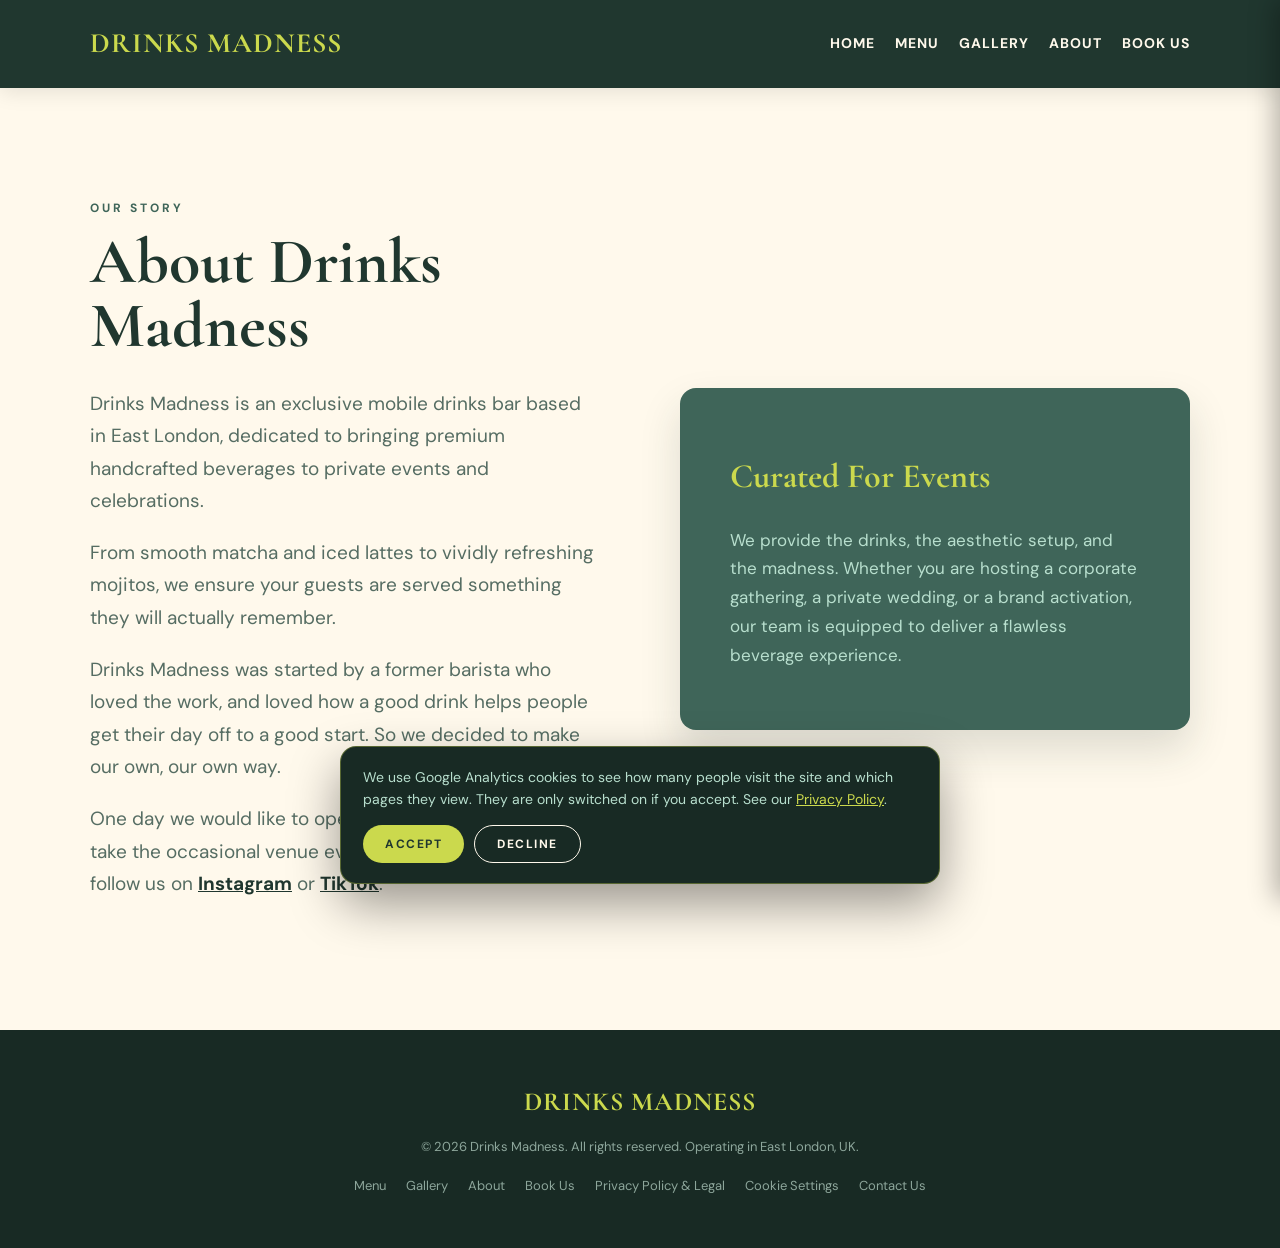
==== about/index.html @ 8d7684ca "Rename 4-about-page.html to about/index.html" ====
<!DOCTYPE html>
<html lang="en">
<head>
<meta charset="UTF-8">
<title>About Drinks Madness | East London Mobile Drinks Bar</title>
<meta name="description" content="Drinks Madness was started by a former barista in East London. Meet the mobile drinks bar serving matcha, iced lattes and mojitos at events.">
<link rel="canonical" href="https://www.drinksmadness.com/about/">
<meta property="og:type" content="website">
<meta property="og:site_name" content="Drinks Madness">
<meta property="og:title" content="About Drinks Madness | East London Mobile Drinks Bar">
<meta property="og:description" content="Drinks Madness was started by a former barista in East London. Meet the mobile drinks bar serving matcha, iced lattes and mojitos at events.">
<meta property="og:url" content="https://www.drinksmadness.com/about/">
<meta property="og:image" content="https://www.drinksmadness.com/favicon.png.jpg">
<meta name="twitter:card" content="summary">
<meta name="viewport" content="width=device-width, initial-scale=1.0">
<meta name="robots" content="index,follow,max-image-preview:large">
<meta name="referrer" content="strict-origin-when-cross-origin">
<meta name="theme-color" content="#20372f">
<link rel="icon" type="image/jpeg" href="/favicon.png.jpg">
<link rel="apple-touch-icon" href="/favicon.png.jpg">
<link rel="preconnect" href="https://fonts.googleapis.com">
<link rel="preconnect" href="https://fonts.gstatic.com" crossorigin>
<link href="https://fonts.googleapis.com/css2?family=Cormorant+Garamond:ital,wght@0,400;0,600;0,700;1,400;1,600&family=DM+Sans:ital,opsz,wght@0,9..40,400;0,9..40,500;0,9..40,700;1,9..40,400&display=swap" rel="stylesheet">
<script type="application/ld+json">
{"@context": "https://schema.org", "@graph": [{"@type": "FoodEstablishment", "@id": "https://www.drinksmadness.com/#business", "name": "Drinks Madness", "description": "Mobile drinks bar based in East London serving matcha, iced lattes and mojitos at weddings, corporate events and celebrations.", "url": "https://www.drinksmadness.com/", "telephone": "+447442453031", "email": "info@drinksmadness.com", "image": "https://www.drinksmadness.com/favicon.png.jpg", "logo": "https://www.drinksmadness.com/favicon.png.jpg", "priceRange": "£3.50-£5.00", "servesCuisine": ["Matcha", "Coffee", "Mojitos"], "address": {"@type": "PostalAddress", "addressLocality": "East London", "addressCountry": "GB"}, "areaServed": [{"@type": "AdministrativeArea", "name": "East London"}, {"@type": "AdministrativeArea", "name": "Tower Hamlets"}, {"@type": "AdministrativeArea", "name": "Hackney"}, {"@type": "AdministrativeArea", "name": "Newham"}], "sameAs": ["https://www.instagram.com/drinksmadness/", "https://www.tiktok.com/@officialdrinksmadness"]}, {"@type": "BreadcrumbList", "itemListElement": [{"@type": "ListItem", "position": 1, "name": "Home", "item": "https://www.drinksmadness.com/"}, {"@type": "ListItem", "position": 2, "name": "About", "item": "https://www.drinksmadness.com/about/"}]}]}
</script>
<link rel="stylesheet" href="/styles.css">
</head>
<body>
<a class="skip" href="#main-content">Skip to main content</a>
<header class="header">
    <div class="container header-inner">
        <a class="logo" href="/" aria-label="Drinks Madness home">DRINKS MADNESS</a>
        <nav class="desktop-nav">
            <a class="nav-btn" href="/">Home</a>
            <a class="nav-btn" href="/menu/">Menu</a>
            <a class="nav-btn" href="/gallery/">Gallery</a>
            <a class="nav-btn" href="/about/">About</a>
            <a class="nav-btn" href="/book/">Book Us</a>
        </nav>
        <button class="hamburger" onclick="openMenu()" aria-label="Open Menu"><span></span><span></span><span></span></button>
    </div>
</header>

<div class="side-menu-overlay" id="sideMenuOverlay" onclick="closeMenu()"></div>

<div class="side-menu" id="sideMenu">
    <button class="close-menu" onclick="closeMenu()" aria-label="Close Menu">&times;</button>
    <nav class="mobile-nav">
        <a class="nav-btn" href="/">Home</a>
        <a class="nav-btn" href="/menu/">Menu</a>
        <a class="nav-btn" href="/gallery/">Gallery</a>
        <a class="nav-btn" href="/about/">About</a>
        <a class="nav-btn" href="/book/">Book Us</a>
        <a class="nav-btn" href="/privacy/" style="color:#b8dfce;font-size:14px;margin-top:10px;">Privacy &amp; Legal</a>
    </nav>
</div>
<main id="main-content" tabindex="-1">

    <div id="page-about" class="page-section active">
        <section class="section about">
            <div class="container about-grid">
                <div class="about-text">
                    <div class="section-heading" style="text-align:left;margin-bottom:30px;">
                        <div class="small">OUR STORY</div>
                        <h1>About Drinks Madness</h1>
                    </div>
                    <p>Drinks Madness is an exclusive mobile drinks bar based in East London, dedicated to bringing premium handcrafted beverages to private events and celebrations.</p>
                    <p>From smooth matcha and iced lattes to vividly refreshing mojitos, we ensure your guests are served something they will actually remember.</p>
                    <p>Drinks Madness was started by a former barista who loved the work, and loved how a good drink helps people get their day off to a good start. So we decided to make our own, our own way.</p>
                    <p>One day we would like to open a shop, and we will still take the occasional venue event. For our latest events, follow us on <a href="https://www.instagram.com/drinksmadness/" target="_blank" rel="noopener noreferrer" style="color:#20372f;font-weight:700;text-decoration:underline">Instagram</a> or <a href="https://www.tiktok.com/@officialdrinksmadness" target="_blank" rel="noopener noreferrer" style="color:#20372f;font-weight:700;text-decoration:underline">TikTok</a>.</p>
                </div>
                <div class="about-box">
                    <h3 style="font-family:'Cormorant Garamond',serif;">Curated For Events</h3>
                    <p>We provide the drinks, the aesthetic setup, and the madness. Whether you are hosting a corporate gathering, a private wedding, or a brand activation, our team is equipped to deliver a flawless beverage experience.</p>
                </div>
            </div>
        </section>
    </div>


</main>

<footer class="footer">
    <div class="container footer-inner">
        <div class="footer-logo logo">DRINKS MADNESS</div>
        <p>© 2026 Drinks Madness. All rights reserved. Operating in East London, UK.</p>
        <div class="footer-links">
            <a href="/menu/">Menu</a>
            <a href="/gallery/">Gallery</a>
            <a href="/about/">About</a>
            <a href="/book/">Book Us</a>
            <a href="/privacy/">Privacy Policy &amp; Legal</a>
            <a href="#" onclick="openCookieBanner(); return false;">Cookie Settings</a>
            <a href="mailto:info@drinksmadness.com" target="_blank" rel="noopener noreferrer">Contact Us</a>
        </div>
    </div>
</footer>

<div class="cookie-banner" id="cookieBanner" role="dialog" aria-label="Cookie consent" hidden>
    <p>We use Google Analytics cookies to see how many people visit the site and which pages they view. They are only switched on if you accept. See our <a href="/privacy/">Privacy Policy</a>.</p>
    <div class="cookie-actions">
        <button type="button" class="button button-primary" onclick="setCookieConsent('granted')">ACCEPT</button>
        <button type="button" class="button button-secondary" style="color:#fff9ec;border-color:#fff9ec" onclick="setCookieConsent('denied')">DECLINE</button>
    </div>
</div>
<div class="mobile-bar"><a class="button button-primary" href="/book/" data-track="bar_quote">Request a quote</a><a class="button button-secondary" href="https://wa.me/447442453031" target="_blank" rel="noopener noreferrer" data-track="bar_whatsapp">WhatsApp</a></div>

<script src="/app.js" defer></script>
</body>
</html>
---- styles.css ----
*{box-sizing:border-box;margin:0;padding:0}
html{--tint:#1a3328;scroll-behavior:smooth;background:#20372f}
body{font-family:'DM Sans',sans-serif;background:#fff9ec;color:#20372f;line-height:1.7;width:100%;overflow-x:clip;-webkit-font-smoothing:antialiased;-moz-osx-font-smoothing:grayscale}
h1,h2,h3,.logo{font-family:'Cormorant Garamond',serif;font-weight:700}
*:focus-visible{outline:3px solid #cbd94d;outline-offset:3px;border-radius:4px}
a{text-decoration:none;color:inherit}
button{font-family:inherit}
img{max-width:100%}
.container{width:90%;max-width:1100px;margin:0 auto}

/* HEADER & NAV */
.header{background:#20372f;transition:background-color .9s ease,box-shadow .9s ease;padding:20px 0;position:-webkit-sticky;position:sticky;top:0;z-index:9999;box-shadow:0 4px 20px rgba(0,0,0,.1)}
.header-inner{display:flex;justify-content:space-between;align-items:center;flex-wrap:wrap;gap:15px}
.logo{color:#cbd94d;font-size:28px;letter-spacing:1px;cursor:pointer}
.desktop-nav{display:flex;gap:20px;align-items:center;flex-wrap:wrap}
.nav-btn{background:none;border:none;color:#fff9ec;font-size:14px;font-weight:700;text-transform:uppercase;cursor:pointer;letter-spacing:1px;transition:color .3s ease;padding:5px 0}
.nav-btn.active,.nav-btn:hover{color:#cbd94d}
.hamburger{display:none;flex-direction:column;justify-content:space-between;width:30px;height:20px;background:transparent;border:none;cursor:pointer;padding:0;z-index:10001}
.hamburger span{width:100%;height:2px;background:#cbd94d}
.side-menu-overlay{position:fixed;inset:0;background:rgba(0,0,0,.6);z-index:10000;opacity:0;visibility:hidden;transition:all .3s ease;backdrop-filter:blur(3px)}
.side-menu-overlay.active{opacity:1;visibility:visible}
.side-menu{position:fixed;top:0;right:0;width:280px;height:100vh;background:#182a24;z-index:10001;transform:translateX(100%);transition:transform .4s cubic-bezier(.16,1,.3,1);padding:60px 30px;display:flex;flex-direction:column;box-shadow:-5px 0 25px rgba(0,0,0,.3)}
.side-menu.active{transform:translateX(0)}
.close-menu{position:absolute;top:20px;right:25px;background:none;border:none;color:#fff9ec;font-size:36px;cursor:pointer;transition:color .3s ease;line-height:1}
.close-menu:hover{color:#cbd94d}
.mobile-nav{display:flex;flex-direction:column;gap:25px;margin-top:30px}
.mobile-nav .nav-btn{font-size:18px;text-align:left;width:100%}

/* PAGES */
.page-section{display:none;animation:fadeIn .4s ease-in-out}
.page-section.active{display:block}
@keyframes fadeIn{from{opacity:0}to{opacity:1}}

/* HERO */
.hero{background:radial-gradient(circle at 90% 20%,#3f6559 0%,transparent 40%),radial-gradient(circle at 10% 80%,#2a473d 0%,transparent 40%),#20372f;padding:100px 0 110px;overflow:hidden}
.hero-content{display:grid;grid-template-columns:1fr 1fr;align-items:center;gap:70px}
.hero-text,.hero-image,.featured-image,.featured-text,.about-text{min-width:0}
.hero-text h1{font-size:clamp(54px,7vw,88px);line-height:.95;color:#fff9ec;margin-bottom:25px}
.hero-text h1 span{color:#cbd94d;font-style:italic}
.hero-text p{color:#b8dfce;font-size:19px;max-width:480px}
.hero-tag{display:inline-block;border:1px solid rgba(203,217,77,.4);color:#cbd94d;padding:6px 16px;border-radius:50px;font-size:11px;font-weight:700;letter-spacing:2px;margin-bottom:24px}
.hero-buttons{margin-top:40px;display:flex;gap:16px;flex-wrap:wrap}
.button{display:inline-block;padding:15px 30px;border-radius:50px;font-weight:700;font-size:13px;letter-spacing:1.5px;border:none;cursor:pointer;line-height:1.2;transition:all .3s ease}
.button:hover{transform:translateY(-3px);box-shadow:0 10px 20px rgba(0,0,0,.15)}
.button-primary{background:#cbd94d;color:#20372f}
.button-secondary{background:transparent;border:1px solid #fff9ec;color:#fff9ec}
.button-secondary:hover{background:rgba(255,249,236,.1)}
.hero-image img,.featured-image img{width:100%;aspect-ratio:6/10;height:auto;object-fit:cover;border-radius:12px;display:block;box-shadow:0 30px 60px rgba(15,28,24,.6)}

/* SECTIONS */
.section{padding:110px 0}
.section-heading{text-align:center;margin-bottom:60px}
.section-heading .small{color:#3f6559;font-size:12px;font-weight:700;text-transform:uppercase;letter-spacing:3px}
.section-heading h1,.section-heading h2{font-size:clamp(42px,6vw,64px);line-height:1;margin-top:12px;color:#20372f}

/* MENU */
.menu-section{background:#fff9ec}
.menu-grid{display:grid;grid-template-columns:repeat(2,minmax(0,1fr));gap:35px}
.menu-card{background:#fff;border-radius:16px;padding:40px;box-shadow:0 15px 40px rgba(32,55,47,.04);min-width:0;border:1px solid rgba(63,101,89,.1)}
.menu-card.full{grid-column:1/-1}
.menu-card h3{color:#20372f;font-size:32px;margin-bottom:25px;border-bottom:1px solid rgba(63,101,89,.15);padding-bottom:15px}
.menu-item{display:flex;flex-direction:column;padding:16px 0;border-bottom:1px solid rgba(63,101,89,.1)}
.menu-item:last-child{border-bottom:none;padding-bottom:0}
.menu-item-header{display:flex;justify-content:space-between;align-items:center;width:100%}
.menu-item-name{font-weight:700;font-size:17px}
.menu-price{color:#3f6559;font-weight:700;white-space:nowrap;font-size:17px}
.menu-item-desc{font-size:14px;color:#566d63;margin-top:6px;line-height:1.5;font-style:italic;padding-right:20px}

/* FEATURED */
.featured{background:#20372f;color:#fff9ec}
.featured-grid{display:grid;grid-template-columns:1fr 1fr;align-items:center;gap:70px}
.featured-image img{box-shadow:0 25px 50px rgba(0,0,0,.3)}
.featured-text .small{color:#cbd94d;text-transform:uppercase;letter-spacing:3px;font-weight:700;font-size:12px}
.featured-text h2{font-size:clamp(48px,6vw,72px);line-height:.95;margin:20px 0 25px;color:#fff9ec}
.featured-text p{font-size:19px;color:#b8dfce;max-width:460px;line-height:1.8}

/* GALLERY: SCROLL-DRIVEN SHOWCASE */
#page-gallery{background:var(--tint);padding:0;transition:background-color .9s ease}
#page-gallery .section-heading{padding:80px 20px 0}
.gallery-wrapper{position:relative;isolation:isolate}
.gallery-visuals{position:-webkit-sticky;position:sticky;top:0;width:100%;height:100vh;height:100svh;min-height:460px;z-index:1;overflow:hidden;pointer-events:none}
.gallery-visuals img{--d:1;--a:1;position:absolute;left:var(--img-x,50%);top:var(--img-y,36%);width:min(34svh,58vw,330px);height:auto;aspect-ratio:3/5;object-fit:cover;border-radius:20px;opacity:0;transform:translate(-50%,calc(-50% + var(--d)*80px)) rotate(calc(var(--d)*-5deg)) scale(calc(1 - var(--a)*.1));box-shadow:0 40px 80px rgba(0,0,0,.55);will-change:transform,opacity}
#img-matchas{opacity:1}
.gallery-rail{position:absolute;right:clamp(10px,2.5vw,32px);top:50%;transform:translateY(-50%);display:flex;flex-direction:column;gap:14px;z-index:5;pointer-events:auto}
.gallery-rail button{position:relative;width:10px;height:10px;padding:0;border-radius:99px;border:1px solid rgba(255,249,236,.5);background:transparent;cursor:pointer;transition:height .45s cubic-bezier(.16,1,.3,1),background-color .3s,border-color .3s}
.gallery-rail button::after{content:"";position:absolute;inset:-8px -10px}
.gallery-rail button[aria-current="true"]{height:30px;background:#cbd94d;border-color:#cbd94d}
.gallery-content{position:relative;z-index:3;margin-top:-100vh;margin-top:-100svh;padding-bottom:1px;pointer-events:none}
.gallery-step{min-height:100vh;min-height:100svh;display:flex;flex-direction:column;justify-content:flex-end;align-items:center;padding:20px 20px 7svh}
.step-card{--d:0;pointer-events:auto;background:rgba(255,249,236,.92);backdrop-filter:blur(15px);-webkit-backdrop-filter:blur(15px);border:1px solid rgba(255,255,255,.5);padding:26px 20px;border-radius:20px;text-align:center;box-shadow:0 30px 60px rgba(0,0,0,.3);max-width:560px;width:100%;transform:translateY(calc(var(--d)*48px));will-change:transform,opacity}
.step-card .gallery-step-small{color:#3f6559;font-size:12px;font-weight:700;text-transform:uppercase;letter-spacing:3px;margin-bottom:12px}
.step-card h2{font-size:clamp(32px,5vw,48px);line-height:1;margin-bottom:15px;color:#20372f}
.step-card p{color:#3f6559;font-size:14px;margin-bottom:18px;line-height:1.6}
.step-card h3{color:#20372f;font-size:15px;margin-bottom:12px;font-family:'DM Sans',sans-serif;letter-spacing:1px;text-transform:uppercase}
.drink-options{display:flex;flex-wrap:wrap;justify-content:center;gap:8px}
.drink-option{background:#fff;color:#20372f;padding:7px 10px;border-radius:6px;font-size:12px;font-weight:700;border:1px solid rgba(63,101,89,.1);opacity:0;transform:translateY(10px);transition:opacity .5s ease,transform .6s cubic-bezier(.16,1,.3,1)}
.gallery-step.is-active .drink-option{opacity:1;transform:none}
.gallery-step.is-active .drink-option:nth-child(1){transition-delay:.10s}
.gallery-step.is-active .drink-option:nth-child(2){transition-delay:.17s}
.gallery-step.is-active .drink-option:nth-child(3){transition-delay:.24s}
.gallery-step.is-active .drink-option:nth-child(4){transition-delay:.31s}
.gallery-step.is-active .drink-option:nth-child(5){transition-delay:.38s}
.gallery-step.is-active .drink-option:nth-child(6){transition-delay:.45s}
@media (min-width:901px){
.gallery-visuals img{--img-x:70%;--img-y:50%;width:min(46svh,34vw,520px)}
.gallery-step{align-items:flex-start;justify-content:center;padding:0 max(5vw,calc((100vw - 1100px)/2))}
.step-card{max-width:420px;padding:0;background:none;border:0;box-shadow:none;backdrop-filter:none;-webkit-backdrop-filter:none;text-align:left}
.step-card .gallery-step-small{color:#cbd94d}
.step-card h2{color:#fff9ec;font-size:clamp(48px,5.5vw,76px);margin-bottom:20px}
.step-card p{color:#b8dfce;font-size:18px;margin-bottom:28px}
.step-card h3{color:#fff9ec}
.step-card .drink-options{justify-content:flex-start}
.drink-option{background:transparent;color:#fff9ec;border:1px solid rgba(255,249,236,.28);padding:8px 14px;font-size:13px}
}
@media (prefers-reduced-motion:reduce){
#page-gallery,.header,.footer{transition:none}
.drink-option{transition:none;transform:none}
.gallery-rail button{transition:none}
}

/* ABOUT */
.about{background:#fff9ec}
.about-grid{display:grid;grid-template-columns:1fr 1fr;gap:80px;align-items:center}
.about-text h1,.about-text h2{font-size:clamp(44px,5vw,68px);line-height:1;margin-bottom:25px}
.about-text p{font-size:19px;color:#566d63;margin-bottom:20px;line-height:1.7}
.about-box{background:#3f6559;padding:60px 50px;border-radius:16px;color:#fff9ec;min-width:0;box-shadow:0 20px 40px rgba(32,55,47,.15)}
.about-box h3{color:#cbd94d;font-size:34px;margin-bottom:20px}
.about-box p{color:#b8dfce;font-size:17px;line-height:1.7}

/* PRIVACY */
.legal-page{background:#fff9ec;padding:80px 0}
.legal-content{max-width:800px;margin:0 auto;background:#fff;padding:50px;border-radius:16px;box-shadow:0 15px 40px rgba(32,55,47,.04);border:1px solid rgba(63,101,89,.1)}
.legal-content h1,.legal-content h2{font-size:36px;margin-bottom:20px}
.legal-content h3{font-size:22px;color:#3f6559;margin-top:30px;margin-bottom:12px;font-family:'DM Sans',sans-serif}
.legal-content p{font-size:15px;color:#566d63;margin-bottom:15px;line-height:1.6}

/* BOOKING */
.booking{background:#b8dfce;text-align:center;padding:120px 0}
.booking h1,.booking h2{font-size:clamp(48px,6vw,76px);line-height:1}
.booking p{max-width:600px;margin:25px auto 40px;color:#3f6559;font-size:20px}
.booking-button{display:inline-block;background:#20372f;color:#fff9ec;padding:18px 36px;border-radius:50px;font-weight:700;font-size:13px;letter-spacing:2px;text-transform:uppercase;transition:all .3s ease}
.booking-button:hover{transform:translateY(-3px);box-shadow:0 15px 30px rgba(32,55,47,.2)}
.social-links{display:flex;justify-content:center;align-items:center;gap:16px;flex-wrap:wrap;margin-top:30px}
.social-button{display:inline-flex;align-items:center;justify-content:center;border:1px solid #3f6559;color:#20372f;padding:14px 26px;border-radius:50px;font-weight:700;font-size:13px;letter-spacing:1px;text-transform:uppercase;transition:all .3s ease}
.social-button:hover{background:#20372f;color:#fff9ec;border-color:#20372f}

/* FOOTER */
.footer{background:#182a24;transition:background-color .9s ease;color:#fff9ec;padding:50px 0}
body.on-gallery .header{background:var(--tint);box-shadow:none}
body.on-gallery .footer{background-color:var(--tint);background-image:linear-gradient(to bottom,transparent,rgba(0,0,0,.3))}
.footer-inner{display:flex;flex-direction:column;justify-content:center;gap:12px;align-items:center;text-align:center}
.footer-logo{color:#cbd94d;font-size:26px}
.footer p,.footer a{font-size:13px;color:#8da69b}
.footer a:hover{color:#cbd94d;text-decoration:underline}
.footer-links{display:flex;gap:20px;margin-top:5px;flex-wrap:wrap;justify-content:center}

/* HOME EXTRAS + FAQ */
.trio{display:grid;grid-template-columns:repeat(3,minmax(0,1fr));gap:24px;margin-bottom:60px}
.trio .menu-card{padding:30px}
.trio .menu-card p{color:#566d63;font-size:16px}
.step-num{display:block;color:#3f6559;font-size:12px;font-weight:700;letter-spacing:3px;margin-bottom:8px}
.center-cta{text-align:center;margin-top:10px}
.faq{background:#fff9ec;padding:90px 0}
.faq-list{max-width:800px;margin:0 auto}
.faq details{background:#fff;border:1px solid rgba(63,101,89,.12);border-radius:12px;margin-bottom:12px;padding:0 24px}
.faq summary{cursor:pointer;font-weight:700;font-size:17px;padding:20px 0;list-style:none;display:flex;justify-content:space-between;gap:16px}
.faq summary::-webkit-details-marker{display:none}
.faq summary::after{content:"+";color:#3f6559;font-size:26px;line-height:1;transition:transform .35s cubic-bezier(.16,1,.3,1)}
.faq details[open] summary::after{transform:rotate(45deg)}
.faq details[open] p{animation:faqIn .45s cubic-bezier(.16,1,.3,1)}
@keyframes faqIn{from{opacity:0;transform:translateY(-8px)}to{opacity:1;transform:none}}
.faq details p{color:#566d63;padding-bottom:20px}

/* MOTION + INTERACTIVE */
.intro{position:fixed;inset:0;z-index:20000;background:#20372f;display:flex;align-items:center;justify-content:center;pointer-events:none;transition:transform .9s cubic-bezier(.76,0,.24,1);animation:introOut 0s linear 3.4s forwards}
.intro.done{transform:translateY(-100%)}
@keyframes introOut{to{visibility:hidden}}
.intro-fill{position:absolute;inset:0;background:#3f6559;transform:scaleY(0);transform-origin:bottom;animation:pour 1.1s cubic-bezier(.65,0,.35,1) .25s forwards}
@keyframes pour{to{transform:scaleY(1)}}
.intro-word{position:relative;font-family:'Cormorant Garamond',serif;font-weight:700;font-size:clamp(34px,8vw,72px);letter-spacing:2px;color:#fff9ec;animation:wordIn .8s ease .1s both}
@keyframes wordIn{from{opacity:0;transform:translateY(14px)}to{opacity:1;transform:none}}
.rv{opacity:0;translate:0 26px;scale:.985;transition:opacity .8s ease,translate .9s cubic-bezier(.16,1,.3,1),scale .9s cubic-bezier(.16,1,.3,1),transform .35s ease,box-shadow .35s ease;transition-delay:calc(var(--i,0)*70ms),calc(var(--i,0)*70ms),calc(var(--i,0)*70ms),0s,0s}
.rv.in{opacity:1;translate:0 0;scale:1}
@media (hover:hover){.menu-card:hover{transform:translateY(-6px);box-shadow:0 24px 50px rgba(32,55,47,.14)}}
.menu-card[hidden]{display:none}
.hero{position:relative}
.hero-content{position:relative;z-index:1}
.bubble{position:absolute;bottom:-40px;border:1px solid rgba(203,217,77,.4);border-radius:50%;opacity:0;pointer-events:none;animation:rise var(--t,10s) linear var(--d,0s) infinite}
@keyframes rise{0%{transform:translate(0,0) scale(.6);opacity:0}15%{opacity:.7}100%{transform:translate(var(--x,0),calc(-1*var(--h,900px))) scale(1);opacity:0}}
.hero-image{animation:floaty 7s ease-in-out infinite}
@keyframes floaty{50%{transform:translateY(-10px)}}
.hero-image img,.featured-image img{transform:perspective(900px) rotateX(var(--rx,0deg)) rotateY(var(--ry,0deg));transition:transform .25s ease-out;will-change:transform}
.button,.booking-button,.social-button{position:relative;overflow:hidden}
.button:active,.booking-button:active,.social-button:active{transform:scale(.97)}
.ripple{position:absolute;width:20px;height:20px;margin:-10px 0 0 -10px;border-radius:50%;background:rgba(255,255,255,.45);transform:scale(0);animation:rip .6s ease-out forwards;pointer-events:none}
@keyframes rip{to{transform:scale(14);opacity:0}}
.button-ghost{background:transparent;border:1px solid #20372f;color:#20372f}
.menu-section *:focus-visible,.builder *:focus-visible,.faq *:focus-visible,.quote *:focus-visible,.booking *:focus-visible,.about *:focus-visible{outline-color:#20372f}
.tabs{display:flex;gap:10px;justify-content:center;flex-wrap:wrap;margin:-20px 0 40px}
.tab{min-height:44px;padding:10px 22px;border-radius:50px;border:1px solid #3f6559;background:transparent;color:#20372f;font-weight:700;font-size:15px;cursor:pointer;transition:background-color .25s,color .25s,transform .2s}
.tab[aria-pressed="true"]{background:#20372f;color:#fff9ec;border-color:#20372f}
.tab:active{transform:scale(.96)}
.builder{background:#fff9ec;padding-top:0}
.builder-grid{display:grid;grid-template-columns:1fr 1fr;gap:40px;align-items:center}
.builder fieldset{border:0;margin-bottom:22px}
.builder legend{font-weight:700;font-size:15px;margin-bottom:10px}
.chips{display:flex;flex-wrap:wrap;gap:10px}
.chip{position:relative}
.chip input{position:absolute;inset:0;width:100%;height:100%;opacity:0;cursor:pointer;margin:0}
.chip span{display:block;min-height:44px;padding:10px 20px;border:1px solid #3f6559;border-radius:50px;font-weight:700;font-size:15px;transition:background-color .25s,color .25s}
.chip input:checked+span{background:#20372f;color:#fff9ec;border-color:#20372f}
.chip input:focus-visible+span{outline:3px solid #20372f;outline-offset:3px}
.chip input:disabled{cursor:not-allowed}
.chip input:disabled+span{opacity:.45;border-style:dashed}
.b-note{font-size:14px;color:#566d63}
.result{background:#20372f;color:#fff9ec;border-radius:16px;padding:32px;display:flex;gap:26px;align-items:center}
.result.swap .r-text{animation:swapIn .5s cubic-bezier(.16,1,.3,1)}
@keyframes swapIn{from{opacity:0;transform:translateY(10px)}to{opacity:1;transform:none}}
.r-name{font-family:'Cormorant Garamond',serif;font-weight:700;font-size:clamp(30px,4vw,40px);line-height:1.05}
.r-price{color:#cbd94d;font-size:28px;font-weight:700;margin:8px 0}
.r-desc{color:#b8dfce;font-size:15px;line-height:1.5}
.glass{width:130px;flex:none;overflow:visible}
.l-base{fill:var(--liq,#7fa05a);transition:fill .5s}
.l-top{fill:var(--top,#e9e2c8);opacity:.9;transition:fill .5s}
.l-cream{fill:#f4e6c9;opacity:0;transition:opacity .5s}
.glass.spanish .l-cream{opacity:.85}
.l-syrup{fill:var(--syr,transparent);transition:fill .5s}
.ice rect{fill:rgba(255,255,255,.5);animation:bob 4s ease-in-out infinite}
.ice rect:nth-child(2){animation-delay:-1.3s}
.ice rect:nth-child(3){animation-delay:-2.6s}
@keyframes bob{50%{transform:translateY(5px)}}
.quote{background:#fff9ec;padding-top:0}
.quote-card{max-width:760px;margin:0 auto}
.quote-card h2{font-size:clamp(36px,5vw,52px);line-height:1;margin-bottom:12px}
.quote-card>p{color:#566d63}
.qgrid{display:grid;grid-template-columns:1fr 1fr;gap:18px;margin:26px 0}
.qgrid label{display:flex;flex-direction:column;gap:6px;font-weight:700;font-size:14px}
.qgrid input,.qgrid select{font:inherit;font-size:16px;font-weight:400;color:#20372f;min-height:44px;padding:10px 14px;border:1px solid #3f6559;border-radius:10px;background:#fff;width:100%}
.qactions{display:flex;gap:12px;flex-wrap:wrap}
@media (max-width:800px){.builder-grid,.qgrid{grid-template-columns:1fr}.result{flex-direction:column;text-align:center}}
@media (prefers-reduced-motion:reduce){.intro,.bubble{display:none}.hero-image{animation:none}.rv{opacity:1;translate:none;scale:1;transition:none}.hero-image img,.featured-image img{transform:none!important}.faq details[open] p,.result.swap .r-text,.ice rect{animation:none}.ripple{display:none}}

/* COOKIE BANNER */
.cookie-banner{position:fixed;left:50%;bottom:16px;transform:translateX(-50%);width:calc(100% - 32px);max-width:600px;background:#182a24;color:#fff9ec;border:1px solid rgba(203,217,77,.35);border-radius:16px;padding:20px 22px;z-index:10050;box-shadow:0 20px 50px rgba(0,0,0,.4);margin-bottom:env(safe-area-inset-bottom,0px)}
.cookie-banner[hidden]{display:none}
.cookie-banner p{font-size:14px;line-height:1.55;color:#b8dfce;margin-bottom:14px}
.cookie-banner a{color:#cbd94d;text-decoration:underline}
.cookie-actions{display:flex;gap:10px;flex-wrap:wrap}
.cookie-actions .button{padding:11px 22px;font-size:12px}

/* RESPONSIVE */
@media (max-width:1000px) and (min-width:801px){
.hero-content{gap:40px}
.hero-text h1{font-size:clamp(52px,7vw,72px)}
.featured-grid,.about-grid{gap:40px}
.about-box{padding:40px 30px}
}
@media (max-width:800px){
.desktop-nav{display:none}
.hamburger{display:flex}
.hero{padding:60px 0 80px}
.hero-content{grid-template-columns:1fr;gap:50px}
.hero-text h1{margin-bottom:20px}
.menu-grid,.featured-grid,.about-grid,.trio{grid-template-columns:1fr}
.menu-card.full{grid-column:auto}
.about-box{padding:40px 30px}
.legal-content{padding:25px}
}
@media (max-width:500px){
.hero-text h1{font-size:48px}
.section{padding:80px 0}
.menu-card{padding:30px 20px}
.social-links{flex-direction:column;width:100%}
.social-button{width:100%;max-width:300px}
}

/* MULTI-PAGE */
html{scroll-padding-top:90px}
@view-transition{navigation:auto}
.header{view-transition-name:site-header}
.nav-btn{display:inline-block}
.mobile-nav .nav-btn{display:block}
.logo{display:inline-block}
.no-intro .intro{display:none}
.skip{position:absolute;left:-999px;top:8px;background:#cbd94d;color:#20372f;padding:10px 16px;border-radius:8px;z-index:30000;font-weight:700}
.skip:focus{left:8px}
.mobile-bar{display:none}
@media (max-width:800px){.mobile-bar{display:flex;position:fixed;left:0;right:0;bottom:0;z-index:9000;gap:10px;padding:10px 12px calc(10px + env(safe-area-inset-bottom,0px));background:#182a24}.mobile-bar .button{flex:1;text-align:center;padding:13px 10px}body{padding-bottom:76px}#cookieBanner:not([hidden])~.mobile-bar{display:none}}
@media (prefers-reduced-motion:reduce){@view-transition{navigation:none}}
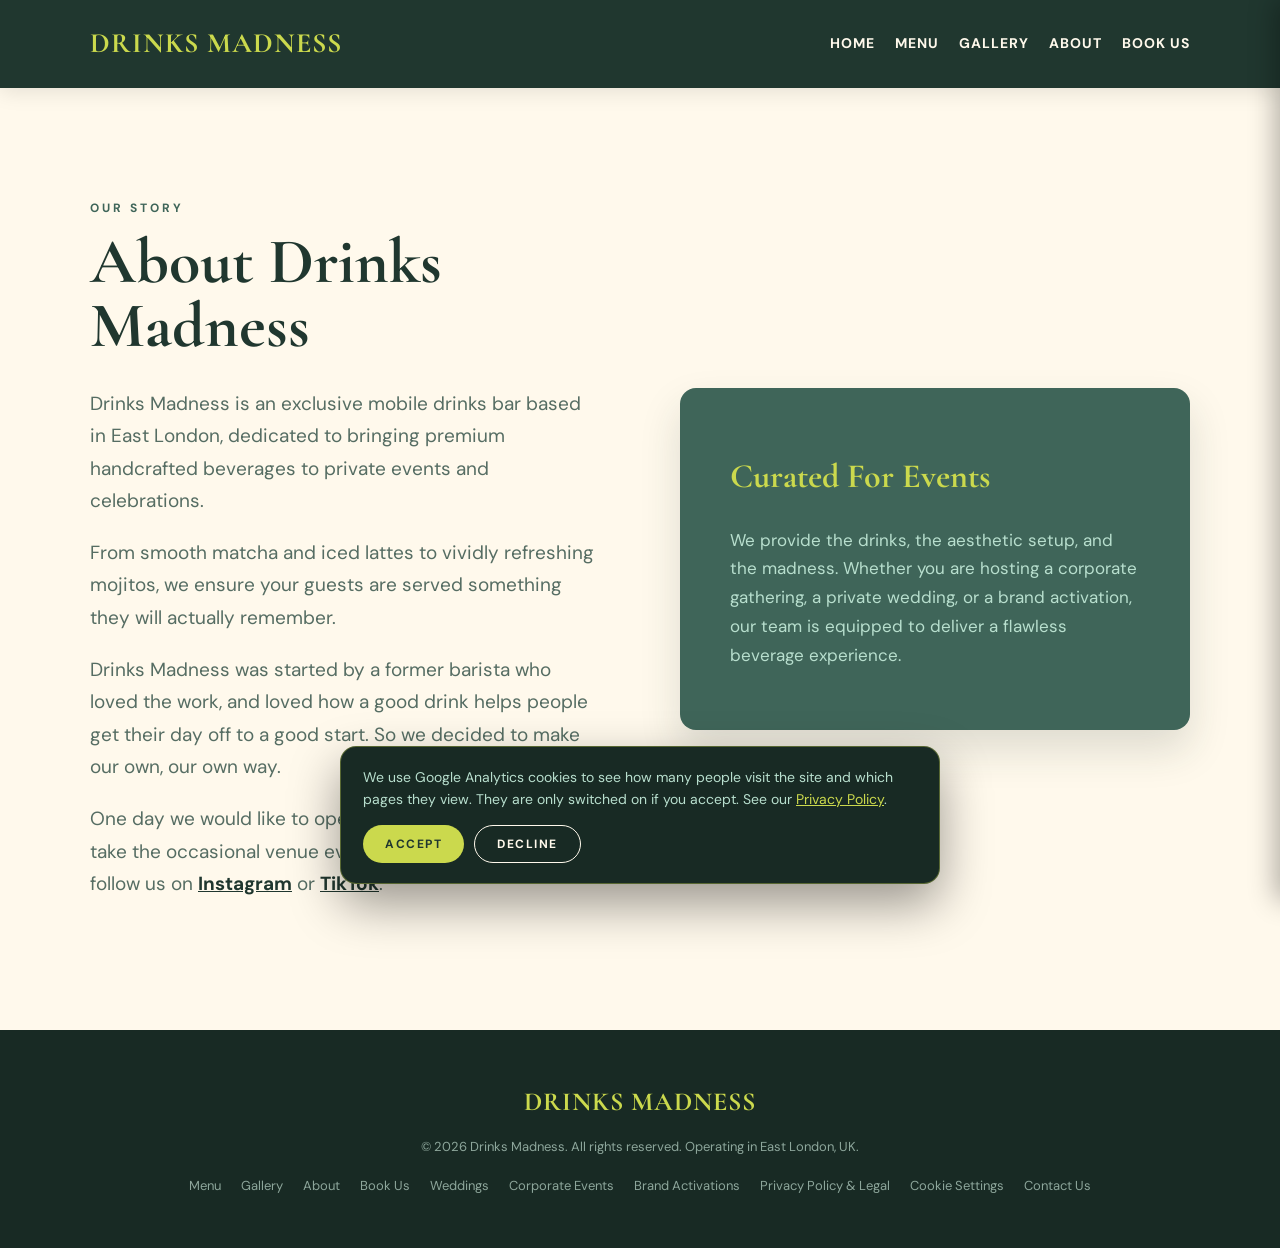
==== commit 7f1e1592: "Update index.html" ====
--- a/about/index.html
+++ b/about/index.html
@@ -90,7 +90,11 @@
             <a href="/gallery/">Gallery</a>
             <a href="/about/">About</a>
             <a href="/book/">Book Us</a>
+            <a href="/weddings/">Weddings</a>
+            <a href="/corporate-events/">Corporate Events</a>
+            <a href="/brand-activations/">Brand Activations</a>
             <a href="/privacy/">Privacy Policy &amp; Legal</a>
+            <a id="reviewLink" href="#" hidden target="_blank" rel="noopener noreferrer">Leave a review</a>
             <a href="#" onclick="openCookieBanner(); return false;">Cookie Settings</a>
             <a href="mailto:info@drinksmadness.com" target="_blank" rel="noopener noreferrer">Contact Us</a>
         </div>
@@ -106,6 +110,7 @@
 </div>
 <div class="mobile-bar"><a class="button button-primary" href="/book/" data-track="bar_quote">Request a quote</a><a class="button button-secondary" href="https://wa.me/447442453031" target="_blank" rel="noopener noreferrer" data-track="bar_whatsapp">WhatsApp</a></div>
 
+<script src="/reviews.js"></script>
 <script src="/app.js" defer></script>
 </body>
 </html>
--- a/styles.css
+++ b/styles.css
@@ -1,4 +1,3 @@
-
 *{box-sizing:border-box;margin:0;padding:0}
 html{--tint:#1a3328;scroll-behavior:smooth;background:#20372f}
 body{font-family:'DM Sans',sans-serif;background:#fff9ec;color:#20372f;line-height:1.7;width:100%;overflow-x:clip;-webkit-font-smoothing:antialiased;-moz-osx-font-smoothing:grayscale}
@@ -288,3 +287,7 @@
 .mobile-bar{display:none}
 @media (max-width:800px){.mobile-bar{display:flex;position:fixed;left:0;right:0;bottom:0;z-index:9000;gap:10px;padding:10px 12px calc(10px + env(safe-area-inset-bottom,0px));background:#182a24}.mobile-bar .button{flex:1;text-align:center;padding:13px 10px}body{padding-bottom:76px}#cookieBanner:not([hidden])~.mobile-bar{display:none}}
 @media (prefers-reduced-motion:reduce){@view-transition{navigation:none}}
+
+/* FORM FEEDBACK */
+.field-error{color:#b3261e;font-size:14px;font-weight:700;min-height:0}
+.qgrid input[aria-invalid="true"]{border-color:#b3261e;box-shadow:0 0 0 1px #b3261e}
